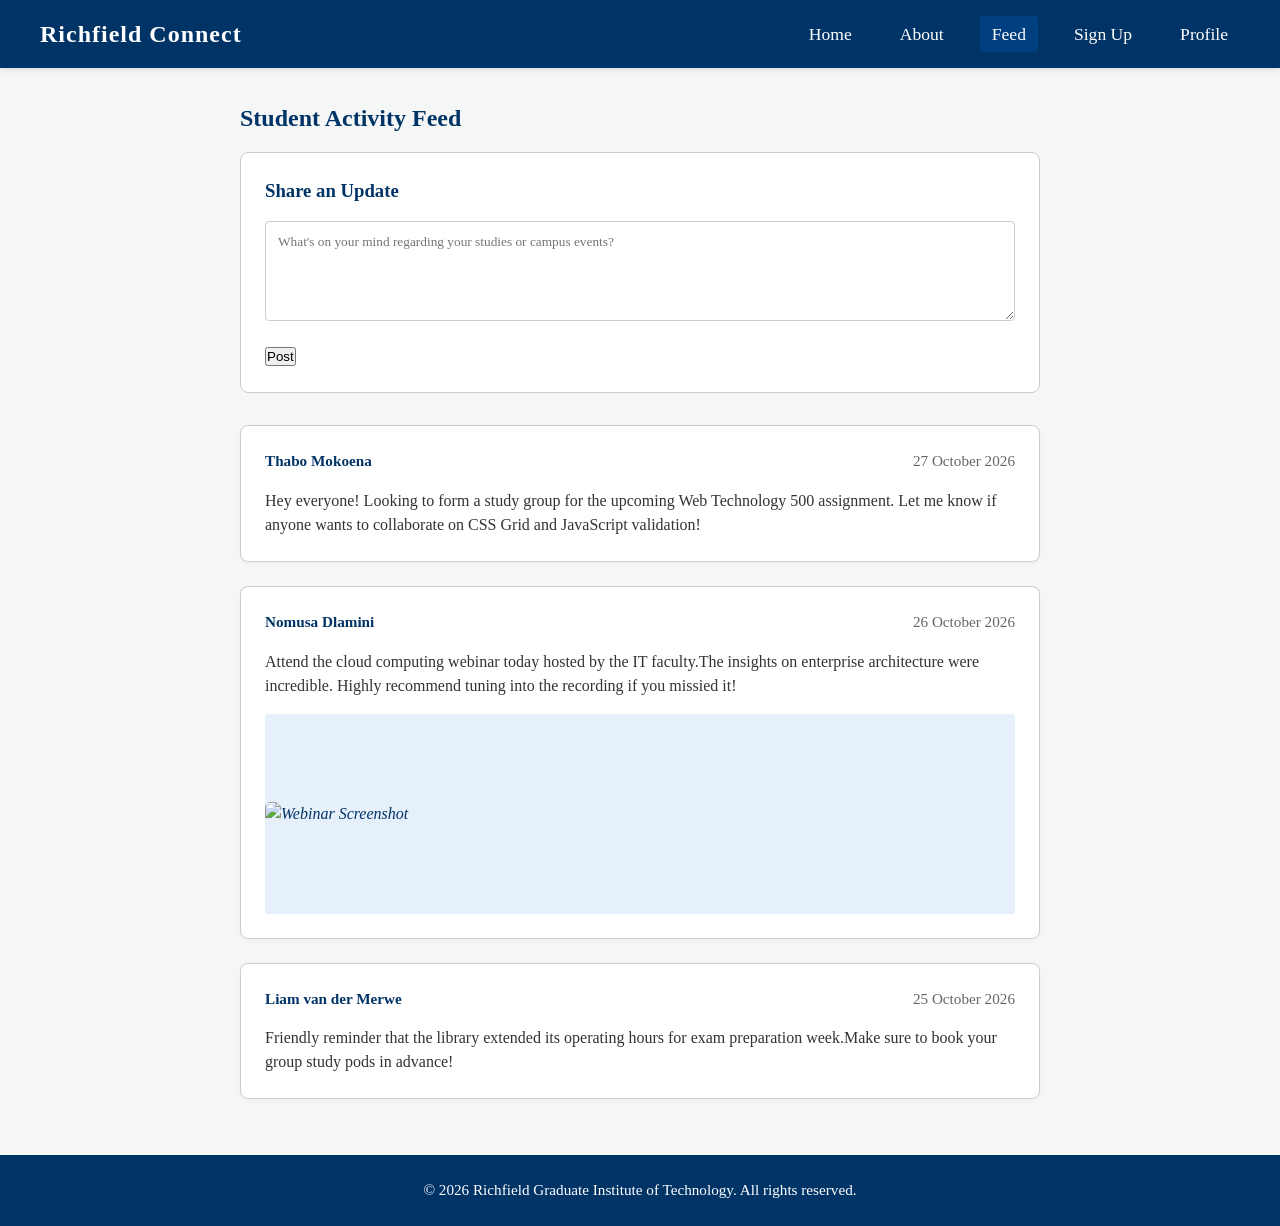
==== feed.html @ 1ef557a9 "Add files via upload" ====
<!DOCTYPE html>
<html lang="en">
<head>
    <meta charset="UTF-8">
    <meta name="viewport" content="width=device-width, initial-scale=1.0">
    <title>Richfield Connect - Feed</title>
    <link rel="stylesheet" href="style.css">
     <script src="script.js"></script>
</head>
<body>
 
    <header>
        <div class="nav-container">
            <a href="index.html" class="logo">Richfield Connect</a>
            <ul class="nav-links">
                <li><a href="index.html">Home</a></li>
                <li><a href="about.html">About</a></li>
                <li><a href="feed.html" class="active">Feed</a></li>
                <li><a href="signup.html">Sign Up</a></li>
                <li><a href="profile.html">Profile</a></li>
            </ul>
        </div>
    </header>

    <main>
        <div class="feed-container">
            <h2>Student Activity Feed</h2>
            <div class="create-post-box">
                <h3>Share an Update</h3>
                <textarea placeholder="What's on your mind regarding your studies or campus events?"></textarea>
                <button>Post</button>
            </div>

          <div class="post-card">
                <div class="post-header">
                    <span class="post-author">Thabo Mokoena</span>
                    <span>27 October 2026</span>
                </div>
                <p>Hey everyone! Looking to form a study group for the upcoming Web Technology 500 assignment. Let me know if anyone wants to collaborate on CSS Grid and JavaScript validation!</p>
            </div> 
            
            <div class="post-card">
                <div class="post-header">
                    <span class="post-author">Nomusa Dlamini</span>
                    <span>26 October 2026</span>
                </div>
                <p>Attend the cloud computing webinar today hosted by the IT faculty.The insights on enterprise architecture were incredible. Highly recommend tuning into the recording if you missied it!</p>
                <div class="post-image-placeholder">
                    <img src="webinar.jpg" alt="Webinar Screenshot" style="width: 100%; height: auto; border-radius: 5px;">
                </div>
            </div>


            <div class="post-card">
                <div class="post-header">
                    <span class="post-author">Liam van der Merwe</span>
                    <span> 25 October 2026</span>
                </div>
                <p> Friendly reminder that the library extended its operating hours for exam preparation week.Make sure to book your group study pods in advance!</p>
            </div>
        </div>
    </main>


    <footer>
        <p>&copy; 2026 Richfield Graduate Institute of Technology. All rights reserved.</p>
    </footer>

</body>
</html>
---- style.css ----
/* ==========================================
   RICHFIELD CONNECT - GLOBAL STYLES
   ========================================== */
   :root{
    --primary-blue:#003366;
    --secondary-blue:#004080;
    --accent-blue:#e6f0fa;
    --dark-neutral:#333333;
    --light-neutral:#f4f7f6;
    --white:#ffffff;
    --border-color:#cccccc;
    --transition-speed:0.3s ease;
 }

 *{
    box-sizing: border-box;
    margin:0;
    padding:0;
 }

 body{
    font-family: 'Times New Roman', Times,serif;
    font-size: 16px;
    line-height: 1.5;
    color: var(--dark-neutral);
    background-color: var(--light-neutral);
    display: flex;
    flex-direction: column;
    min-height: 100vh;
 }

 /* ==========================================
   NAVIGATION BAR (Consistent Across All Pages)
   ========================================== */
   header{
    background-color: var(--primary-blue);
    color: var(--white);
    padding: 1rem 2rem;
    box-shadow: 0 2px 5px rgba(0,0,0,0.1);
    position: sticky;
    top: 0;
    z-index: 1000;
   }

   .nav-container{
    max-width: 1200px;
    margin: 0 auto;
    display: flex;
    justify-content: space-between;
    align-items: center;
    flex-wrap: wrap;
   }

   .logo{
    font-size: 1.5rem;
    font-weight: bold;
    letter-spacing: 1px;
    color: var(--white);
    text-decoration: none;
   }

   .nav-links{
    list-style: none;
    display: flex;
    gap: 1.5rem;
   }

   .nav-links li a{
    color: var(--white);
    text-decoration: none;
    font-size: 1.1rem;
    padding: 0.5rem 0.75rem;
    border-radius: 4px;
    transition: color var(--transition-speed);
   }

   .nav-links li a:hover, .nav-links a.active{
    background-color: var(--secondary-blue);
   }

   /* ==========================================
   MAIN CONTENT & LAYOUT UTILITIES
   ========================================== */
main {
    flex: 1;
    max-width: 1200px;
    width: 100%;
    margin: 2rem auto;
    padding: 0 1.5rem;
}

h1, h2, h3 {
    color: var(--primary-blue);
    margin-bottom: 1rem;
}

/* Hero Section */
.hero-section {
    background: linear-gradient(rgba(0, 51, 102, 0.85), rgba(0, 51, 102, 0.85)), url('placeholder-hero.jpg') center/cover no-repeat;
    color: var(--white);
    text-align: center;
    padding: 5rem 2rem;
    border-radius: 8px;
    margin-bottom: 2.5rem;
}

.hero-section h1 {
    color: var(--white);
    font-size: 2.5rem;
    margin-bottom: 1rem;
}

.hero-section p {
    font-size: 1.25rem;
    margin-bottom: 2rem;
}

/* Buttons */
.btn-primary {
    background-color: var(--primary-blue);
    color: var(--white);
    padding: 0.75rem 1.75rem;
    border: none;
    border-radius: 4px;
    font-size: 1.1rem;
    font-family: 'Times New Roman', Times, serif;
    cursor: pointer;
    text-decoration: none;
    display: inline-block;
    transition: background-color var(--transition-speed), transform 0.2s;
}

.btn-primary:hover {
    background-color: var(--secondary-blue);
    transform: translateY(-2px);
}

/* ==========================================
   FEATURE CARDS (Grid Layout)
   ========================================== */
.feature-grid {
    display: grid;
    grid-template-columns: repeat(auto-fit, minmax(300px, 1fr));
    gap: 2rem;
    margin-top: 2rem;
}

.feature-card {
    background-color: var(--white);
    border: 1px solid var(--border-color);
    border-radius: 8px;
    padding: 2rem;
    box-shadow: 0 4px 6px rgba(0,0,0,0.05);
    transition: transform var(--transition-speed), box-shadow var(--transition-speed);
}

.feature-card:hover {
    transform: translateY(-5px);
    box-shadow: 0 8px 15px rgba(0,0,0,0.1);
}

/* ==========================================
   FEED PAGE STYLING
   ========================================== */
.feed-container {
    max-width: 800px;
    margin: 0 auto;
}

.create-post-box {
    background-color: var(--white);
    padding: 1.5rem;
    border-radius: 8px;
    border: 1px solid var(--border-color);
    margin-bottom: 2rem;
}

.create-post-box textarea {
    width: 100%;
    padding: 0.75rem;
    border: 1px solid var(--border-color);
    border-radius: 4px;
    resize: vertical;
    min-height: 100px;
    margin-bottom: 1rem;
    font-family: 'Times New Roman', Times, serif;
}

.post-card {
    background-color: var(--white);
    border: 1px solid var(--border-color);
    border-radius: 8px;
    padding: 1.5rem;
    margin-bottom: 1.5rem;
    box-shadow: 0 2px 4px rgba(0,0,0,0.03);
}

.post-header {
    display: flex;
    justify-content: space-between;
    align-items: center;
    margin-bottom: 1rem;
    font-size: 0.95rem;
    color: #666;
}

.post-author {
    font-weight: bold;
    color: var(--primary-blue);
}

.post-image-placeholder {
    background-color: var(--accent-blue);
    height: 200px;
    border-radius: 4px;
    display: flex;
    align-items: center;
    justify-content: center;
    color: var(--primary-blue);
    margin-top: 1rem;
    font-style: italic;
}

/* ==========================================
   SIGN-UP & FORMS STYLING
   ========================================== */
.form-container {
    max-width: 650px;
    margin: 0 auto;
    background-color: var(--white);
    padding: 2.5rem;
    border-radius: 8px;
    border: 1px solid var(--border-color);
    box-shadow: 0 4px 8px rgba(0,0,0,0.05);
}

.form-group {
    margin-bottom: 1.25rem;
}

.form-group label {
    display: block;
    margin-bottom: 0.5rem;
    font-weight: bold;
    color: var(--primary-blue);
}

.form-group input[type="text"],
.form-group input[type="email"],
.form-group input[type="password"],
.form-group select,
.form-group textarea {
    width: 100%;
    padding: 0.75rem;
    border: 1px solid var(--border-color);
    border-radius: 4px;
    font-family: 'Times New Roman', Times, serif;
    font-size: 1rem;
    transition: border-color var(--transition-speed), box-shadow var(--transition-speed);
}

.form-group input:focus,
.form-group select:focus,
.form-group textarea:focus {
    outline: none;
    border-color: var(--primary-blue);
    box-shadow: 0 0 5px rgba(0, 51, 102, 0.3);
}

.checkbox-group {
    display: flex;
    gap: 1rem;
    flex-wrap: wrap;
    margin-top: 0.5rem;
}

.checkbox-item {
    display: flex;
    align-items: center;
    gap: 0.35rem;
}

/* ==========================================
   PROFILE PAGE STYLING
   ========================================== */
.profile-card {
    background-color: var(--white);
    border: 1px solid var(--border-color);
    border-radius: 8px;
    padding: 2.5rem;
    max-width: 800px;
    margin: 0 auto;
    box-shadow: 0 4px 8px rgba(0,0,0,0.05);
}

.profile-header {
    display: flex;
    align-items: center;
    gap: 2rem;
    margin-bottom: 2rem;
    flex-wrap: wrap;
}

.profile-avatar-placeholder {
    width: 120px;
    height: 120px;
    background-color: var(--accent-blue);
    border-radius: 50%;
    display: flex;
    align-items: center;
    justify-content: center;
    color: var(--primary-blue);
    font-weight: bold;
    border: 3px solid var(--primary-blue);
}

.stats-container {
    display: flex;
    justify-content: space-around;
    background-color: var(--accent-blue);
    padding: 1.25rem;
    border-radius: 6px;
    margin: 1.5rem 0;
}

.stat-item {
    text-align: center;
}

.stat-value {
    font-size: 1.5rem;
    font-weight: bold;
    color: var(--primary-blue);
}

.interest-tags {
    display: flex;
    gap: 0.75rem;
    flex-wrap: wrap;
    margin-top: 0.5rem;
}

.tag {
    background-color: var(--accent-blue);
    color: var(--primary-blue);
    padding: 0.35rem 0.85rem;
    border-radius: 20px;
    font-size: 0.9rem;
    font-weight: bold;
    border: 1px solid #b8d4f0;
}

/* ==========================================
   FOOTER
   ========================================== */
footer {
    background-color: var(--primary-blue);
    color: var(--white);
    text-align: center;
    padding: 1.5rem;
    margin-top: auto;
    font-size: 0.95rem;
}

/* ==========================================
   RESPONSIVE MEDIA QUERIES
   ========================================== */
@media (max-width: 768px) {
    .nav-container {
        flex-direction: column;
        gap: 1rem;
        text-align: center;
    }

    .nav-links {
        justify-content: center;
        flex-wrap: wrap;
        gap: 1rem;
    }

    .hero-section {
        padding: 3rem 1rem;
    }

    .hero-section h1 {
        font-size: 2rem;
    }

    .profile-header {
        flex-direction: column;
        align-items: center;
        text-align: center;
    }
}
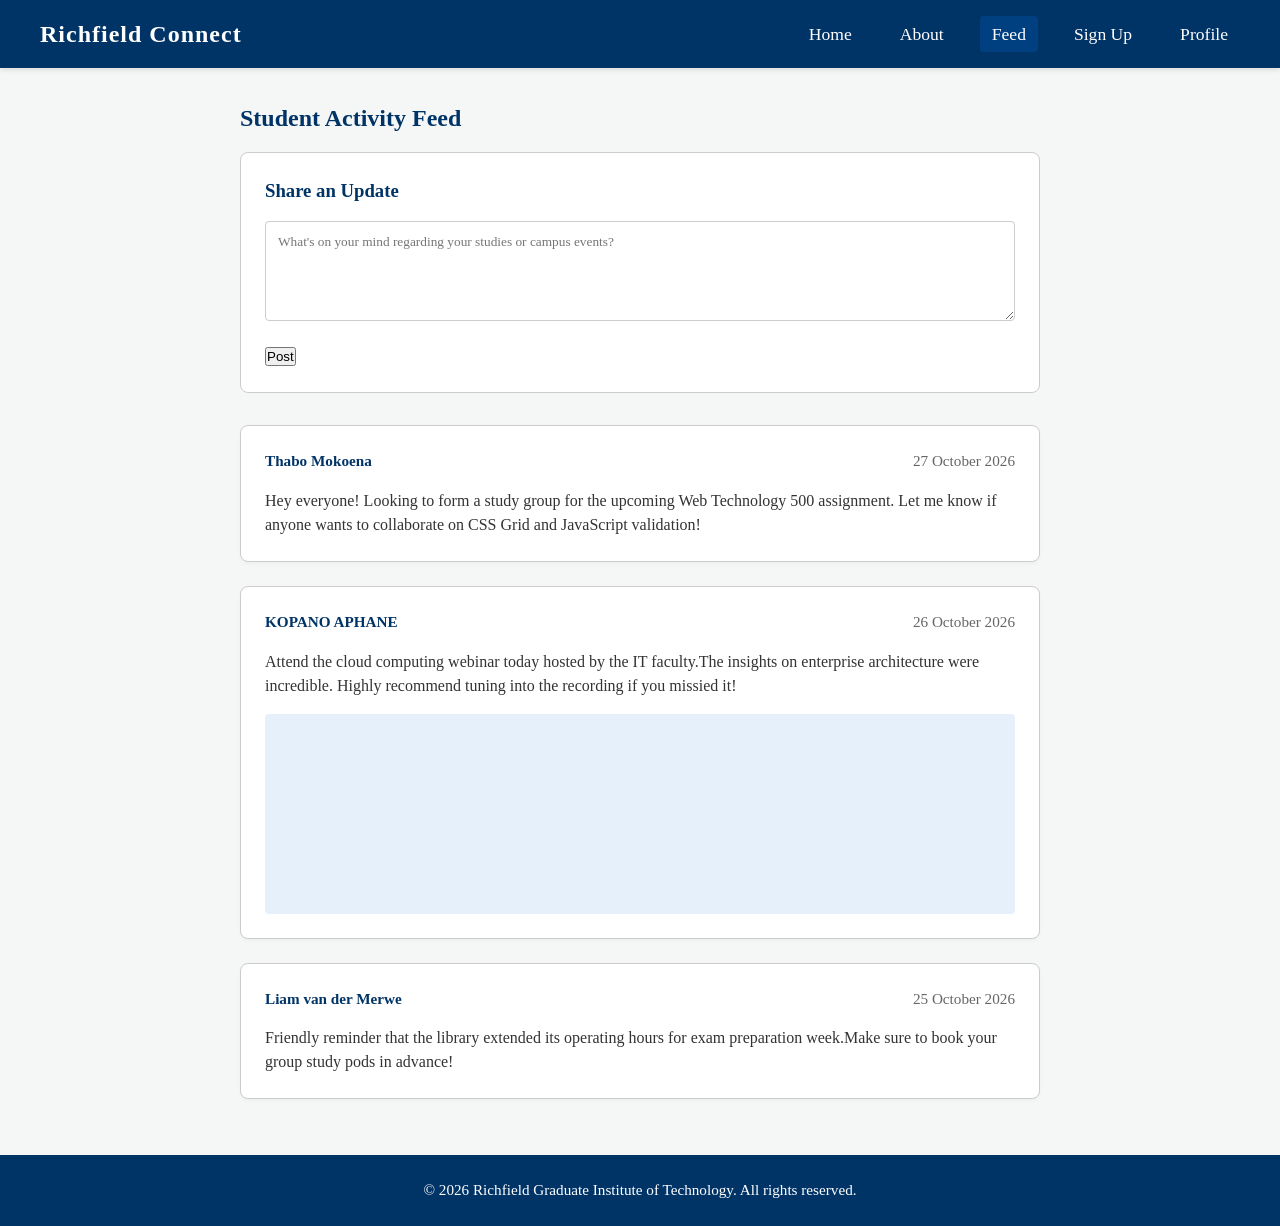
==== commit 2f28671e: "Update feed.html" ====
--- a/feed.html
+++ b/feed.html
@@ -41,12 +41,12 @@
             
             <div class="post-card">
                 <div class="post-header">
-                    <span class="post-author">Nomusa Dlamini</span>
+                    <span class="post-author">KOPANO APHANE</span>
                     <span>26 October 2026</span>
                 </div>
                 <p>Attend the cloud computing webinar today hosted by the IT faculty.The insights on enterprise architecture were incredible. Highly recommend tuning into the recording if you missied it!</p>
                 <div class="post-image-placeholder">
-                    <img src="webinar.jpg" alt="Webinar Screenshot" style="width: 100%; height: auto; border-radius: 5px;">
+                    <img src="" alc:\Users\kopan\OneDrive\Pictures\img.jpgt="Webinar Screenshot" style="width: 100%; height: auto; border-radius: 5px;">
                 </div>
             </div>
 
@@ -67,4 +67,4 @@
     </footer>
 
 </body>
-</html>+</html>
